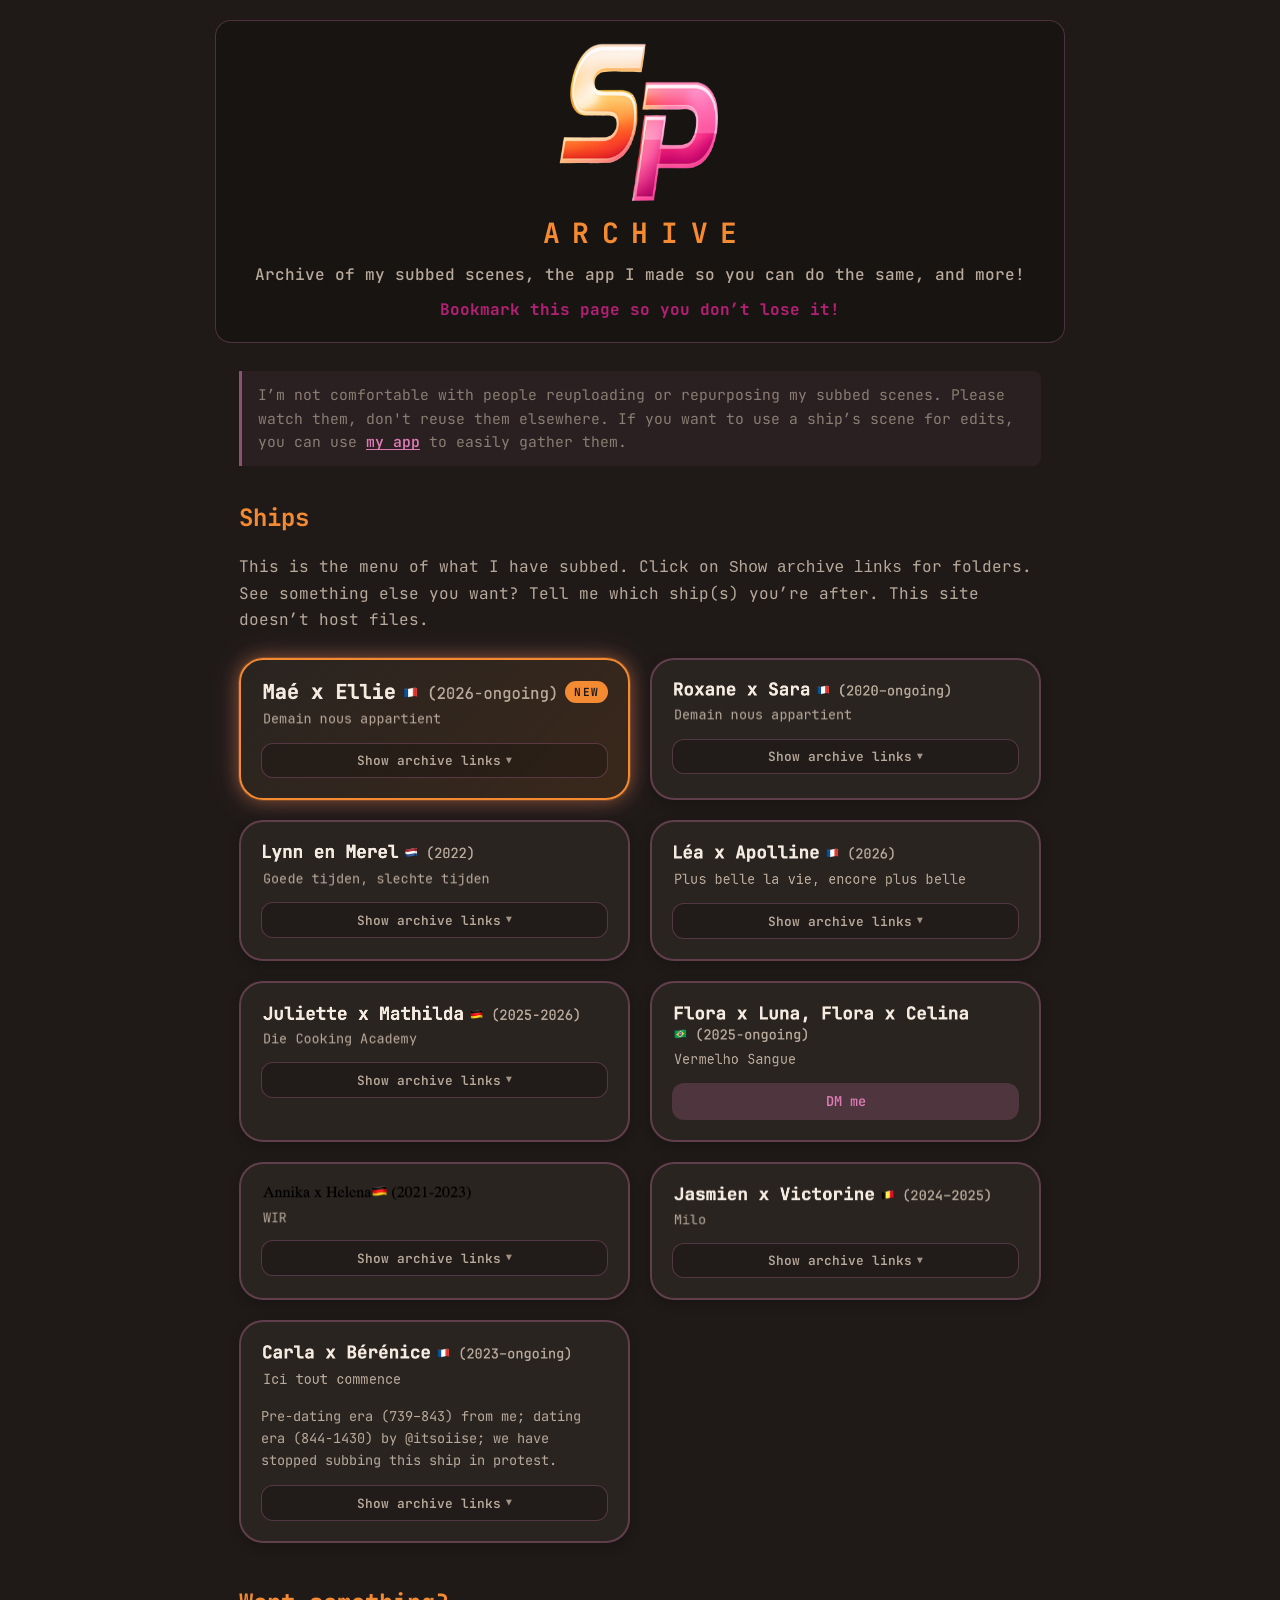
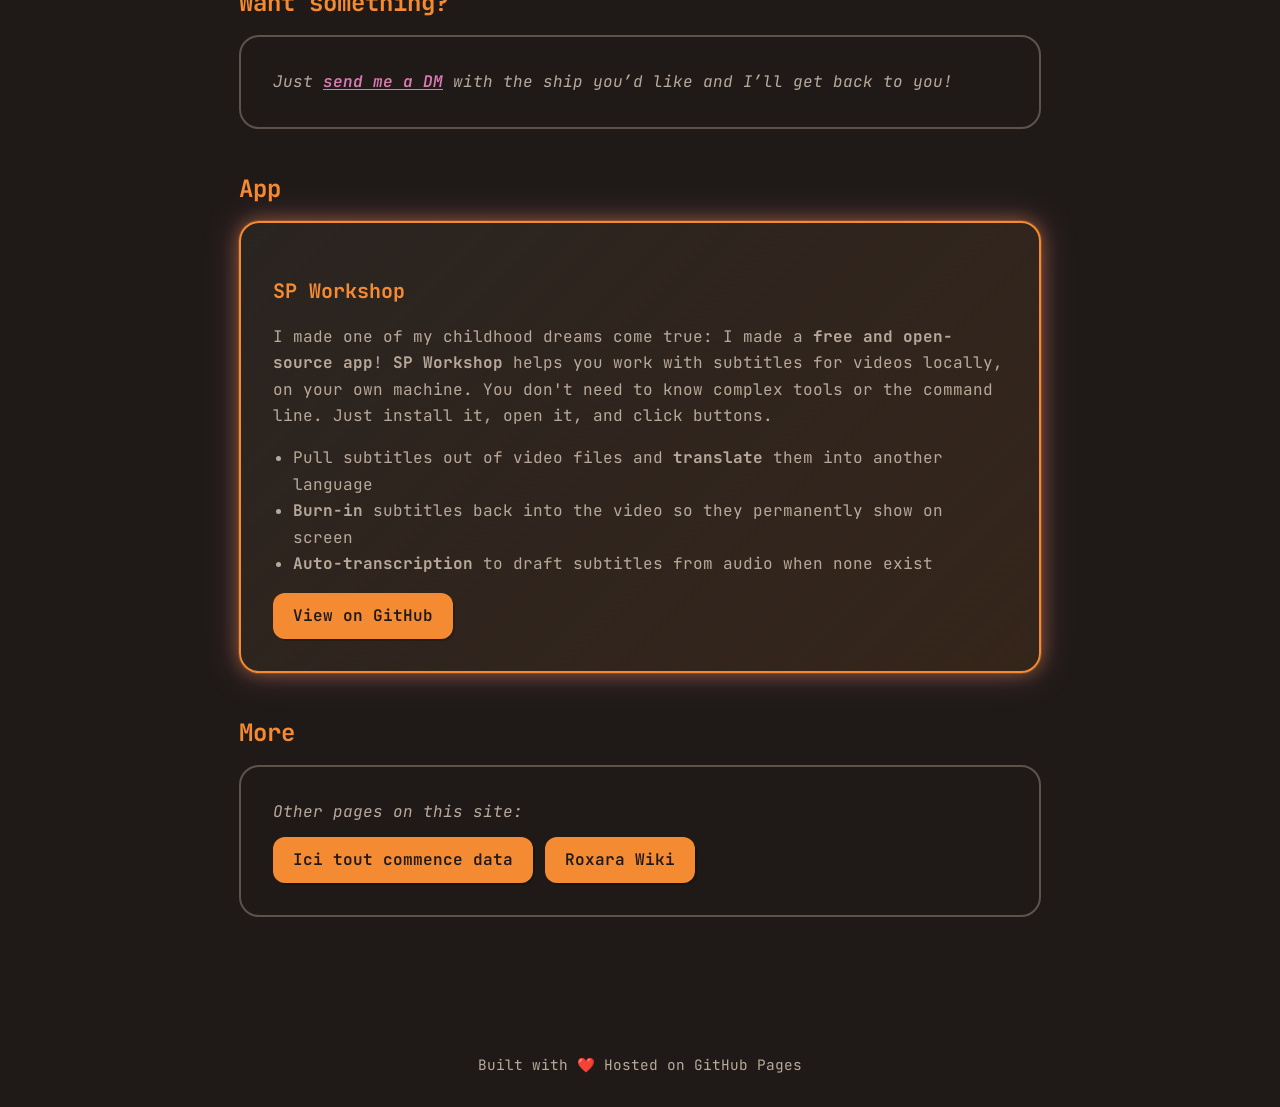
==== index.html @ f4cc4422 "Latest site updates" ====
<!DOCTYPE html>
<!-- Publish: git add styles.css index.html && git commit -m "Latest site updates" && git push origin main -->
<html lang="en">
<head>
  <!-- head -->
  <meta charset="UTF-8">
  <meta name="viewport" content="width=device-width, initial-scale=1.0">
  <meta name="robots" content="noimageindex">
  <title>SP Landing</title>
  <link rel="icon" href="/images/logo-v6_2.png?v=8" type="image/png" sizes="1024x1024">
  <link rel="apple-touch-icon" href="/images/logo-v6_2.png?v=9">

  <link rel="stylesheet" href="styles.css?v=65">
  <link rel="preconnect" href="https://fonts.googleapis.com">
  <link rel="preconnect" href="https://fonts.gstatic.com" crossorigin>
  <link href="https://fonts.googleapis.com/css2?family=JetBrains+Mono:wght@400;500;600;700&display=swap" rel="stylesheet">
</head>
<body>
  <!-- logo -->
  <header>
    <div class="hero-inner">
      <h1 class="site-banner">
        <div class="logo-wrap">
          <img src="/images/logo-v6_2.png?v=9" alt="SP - slappepolsen's archive" class="site-logo-img" width="1024" height="1024" decoding="async">
        </div>
        <span class="archive-title">ARCHIVE</span>
      </h1>
      <p class="tagline">Archive of my subbed scenes, the app I made so you can do the same, and more!</p>
      <p class="bookmark-hint">Bookmark this page so you don’t lose it!</p>
    </div>
  </header>

  <!-- main -->
  <main>
    <blockquote class="page-note">
      <p>I’m not comfortable with people reuploading or repurposing my subbed scenes. Please watch them, don't reuse them elsewhere. If you want to use a ship’s scene for edits, you can use <a href="#app">my app</a> to easily gather them.</p>
    </blockquote>
    <!-- ships -->
    <section id="ships" class="section">
      <h2>Ships</h2>
      <p class="section-intro">This is the menu of what I have subbed. Click on <code>Show archive links</code> for folders. See something else you want? Tell me which ship(s) you’re after. This site doesn’t host files.</p>
      <div class="ship-grid">
        <article class="ship-card ship-card--new">
          <div class="ship-content">
            <h3>
              <img class="ship-name" src="/images/ships/me.png" alt="" width="259" height="21" decoding="async">
              <span class="ship-new-badge">New</span>
            </h3>
            <img class="ship-show" src="/images/shows/rs.png" alt="" width="182" height="24" decoding="async">
            <details class="ship-archive">
              <summary class="ship-archive-summary">Show archive links</summary>
              <div class="ship-archive-stack" role="group" aria-label="Subbed clips archive">
                <a href="https://drive.google.com/drive/folders/1G_V2Mktz5xzDF2T-FCbae_BmI6fszR1G?usp=sharing" class="ship-link ship-link--archive" target="_blank" rel="noopener noreferrer">Google Drive</a>
              </div>
            </details>
          </div>
        </article>

        <article class="ship-card">
          <div class="ship-content">
            <h3><img class="ship-name" src="/images/ships/rs.png" alt="" width="280" height="20" decoding="async"></h3>
            <img class="ship-show" src="/images/shows/rs.png" alt="" width="182" height="24" decoding="async">
            <details class="ship-archive">
              <summary class="ship-archive-summary">Show archive links</summary>
              <div class="ship-archive-stack" role="group" aria-label="Google Drive folders by episode range">
                <a href="https://drive.google.com/drive/u/5/folders/1diksIqbkgUzxgyTc0QwGzxMrto0zjou2" class="ship-link ship-link--archive" target="_blank" rel="noopener noreferrer">1</a>
                <a href="https://drive.google.com/drive/u/5/folders/1KJTfgGr6PJChS2Y0EFQhUF4gZ69anzTd" class="ship-link ship-link--archive" target="_blank" rel="noopener noreferrer">2</a>
                <a href="https://drive.google.com/drive/u/5/folders/1EneAk29c0duD5KR3u5atwDvj4R58VdaF" class="ship-link ship-link--archive" target="_blank" rel="noopener noreferrer">3</a>
                <a href="https://drive.google.com/drive/u/5/folders/1H8QeHTMH8fcSukjvWxzI3VFJ0Y5z62Vg" class="ship-link ship-link--archive" target="_blank" rel="noopener noreferrer">4</a>
                <a href="https://drive.google.com/drive/u/5/folders/1pUuwDYg0fLdz8GgdOcMj-SrX4BvqmKPq" class="ship-link ship-link--archive" target="_blank" rel="noopener noreferrer">5</a>
              </div>
            </details>
          </div>
        </article>

        <article class="ship-card">
          <div class="ship-content">
            <h3><img class="ship-name" src="/images/ships/lm.png" alt="" width="214" height="21" decoding="async"></h3>
            <img class="ship-show" src="/images/shows/lm.png?v=2" alt="" width="231" height="24" decoding="async">
            <details class="ship-archive">
              <summary class="ship-archive-summary">Show archive links</summary>
              <div class="ship-archive-stack" role="group" aria-label="Subbed clips archive">
                <a href="https://drive.google.com/drive/folders/1RRWy4MaoSENPTz7QhD-xjDiULBvlFqBI?usp=sharing" class="ship-link ship-link--archive" target="_blank" rel="noopener noreferrer">Google Drive</a>
              </div>
            </details>
          </div>
        </article>

        <article class="ship-card">
          <div class="ship-content">
            <h3><img class="ship-name" src="/images/ships/la.png" alt="" width="224" height="22" decoding="async"></h3>
            <img class="ship-show" src="/images/shows/la.png?v=2" alt="" width="296" height="24" decoding="async">
            <details class="ship-archive">
              <summary class="ship-archive-summary">Show archive links</summary>
              <div class="ship-archive-stack" role="group" aria-label="Subbed clips archive">
                <a href="https://drive.google.com/drive/folders/1MuvexrOhOiXcAwssu8mx_FdeSqBE9ZDk?usp=drive_link" class="ship-link ship-link--archive" target="_blank" rel="noopener noreferrer">Google Drive</a>
              </div>
            </details>
          </div>
        </article>

        <article class="ship-card">
          <div class="ship-content">
            <h3><img class="ship-name" src="/images/ships/jm.png" alt="" width="320" height="20" decoding="async"></h3>
            <img class="ship-show" src="/images/shows/jm.png" alt="" width="158" height="24" decoding="async">
            <details class="ship-archive">
              <summary class="ship-archive-summary">Show archive links</summary>
              <div class="ship-archive-stack" role="group" aria-label="Subbed clips archive">
                <a href="https://drive.google.com/drive/folders/1BVjwZ5kk0U0KdSgSIFUlBOPeFzB6vy5g?usp=drive_link" class="ship-link ship-link--archive" target="_blank" rel="noopener noreferrer">Google Drive</a>
              </div>
            </details>
          </div>
        </article>

        <article class="ship-card">
          <div class="ship-content">
            <h3><img class="ship-name" src="/images/ships/fl.png" alt="" width="298" height="41" decoding="async"></h3>
            <img class="ship-show" src="/images/shows/fl.png" alt="" width="126" height="24" decoding="async">
            <a href="https://x.com/messages/compose?recipient_id=1687460884883365888" class="ship-link" target="_blank" rel="noopener noreferrer">DM me</a>
          </div>
        </article>

        <article class="ship-card">
          <div class="ship-content">
            <h3><img class="ship-name" src="/images/ships/ah.png" alt="" width="212" height="18" decoding="async"></h3>
            <img class="ship-show" src="/images/shows/ah.png" alt="" width="28" height="24" decoding="async">
            <details class="ship-archive">
              <summary class="ship-archive-summary">Show archive links</summary>
              <div class="ship-archive-stack" role="group" aria-label="Subbed clips archive">
                <a href="https://drive.google.com/drive/folders/1qWfG_SepPJStQTXX8Nxu5h0m6cuhs4k4?usp=sharing" class="ship-link ship-link--archive" target="_blank" rel="noopener noreferrer">Google Drive</a>
              </div>
            </details>
          </div>
        </article>

        <article class="ship-card">
          <div class="ship-content">
            <h3><img class="ship-name" src="/images/ships/jv.png" alt="" width="320" height="20" decoding="async"></h3>
            <img class="ship-show" src="/images/shows/jv.png" alt="" width="36" height="24" decoding="async">
            <details class="ship-archive">
              <summary class="ship-archive-summary">Show archive links</summary>
              <div class="ship-archive-stack" role="group" aria-label="Subbed clips archive">
                <a href="https://drive.google.com/drive/folders/1nrF7_iJtTFs4cxCz68pfp3gTjmLeyBkq" class="ship-link ship-link--archive" target="_blank" rel="noopener noreferrer">Google Drive</a>
              </div>
            </details>
          </div>
        </article>

        <article class="ship-card">
          <div class="ship-content">
            <h3><img class="ship-name" src="/images/ships/cb.png" alt="" width="311" height="21" decoding="async"></h3>
            <img class="ship-show" src="/images/shows/cb.png" alt="" width="142" height="24" decoding="async">
            <p class="ship-meta">Pre-dating era (739–843) from me; dating era (844-1430) by @itsoiise; we have stopped subbing this ship in protest.</p>
            <details class="ship-archive">
              <summary class="ship-archive-summary">Show archive links</summary>
              <div class="ship-archive-stack" role="group" aria-label="MEGA and fan updates">
                <a href="https://mega.nz/folder/c7dG3ZqA#QUT_Y7oYmTsNNB8izIj5YQ" class="ship-link ship-link--archive" target="_blank" rel="noopener noreferrer">MEGA pre-dating era (739–843)</a>
                <a href="https://x.com/itsoiise" class="ship-link ship-link--social" target="_blank" rel="noopener noreferrer">@itsoiise dating era (844+)</a>
              </div>
            </details>
          </div>
        </article>

      </div>
    </section>

    <!-- dm -->
    <section id="dm" class="section highlight-section">
      <h2>Want something?</h2>
      <div class="more-box">
        <p>Just <a href="https://x.com/messages/compose?recipient_id=1687460884883365888" target="_blank" rel="noopener noreferrer">send me a DM</a> with the ship you’d like and I’ll get back to you!</p>
      </div>
    </section>

    <!-- app block -->
    <section id="app" class="section highlight-section">
      <h2>App</h2>
      <div class="app-box">
        <div class="app-content">
          <h3>SP Workshop</h3>
          <p>I made one of my childhood dreams come true: I made a <strong>free and open-source app</strong>! <strong>SP Workshop</strong> helps you work with subtitles for videos locally, on your own machine. You don't need to know complex tools or the command line. Just install it, open it, and click buttons.</p>
          <ul>
            <li>Pull subtitles out of video files and <strong>translate</strong> them into another language</li>
            <li><strong>Burn-in</strong> subtitles back into the video so they permanently show on screen</li>
            <li><strong>Auto-transcription</strong> to draft subtitles from audio when none exist</li>
          </ul>
          <a href="https://github.com/slappepolsen/sp-workshop" class="app-link" target="_blank" rel="noopener noreferrer">
            View on GitHub
          </a>
        </div>
      </div>
    </section>

    <!-- more -->
    <section id="more" class="section">
      <h2>More</h2>
      <div class="more-box">
        <p>Other pages on this site:</p>
        <div class="more-links">
          <a href="/itc-credits" class="app-link">Ici tout commence data</a>
          <a href="/roxara" class="app-link">Roxara Wiki</a>
        </div>
      </div>
    </section>
  </main>

  <!-- footer -->
  <footer>
    <p>Built with ❤️ Hosted on GitHub Pages</p>
  </footer>
</body>
</html>
---- styles.css ----
@import url('https://fonts.googleapis.com/css2?family=JetBrains+Mono:wght@400;500;600&display=swap');

/* palette */
:root {
  --red: #df4300; --red-d: #be3900;
  --orange: #f48a32; --orange-d: #cf752b;
  --pink: #dc7bb3; --pink-d: #bb6998;
  --purple: #c46ea1; --dark-pink: #b42075; --dark-pink-d: #991b63;
  --bg: #1f1a18; --card: #2a2420; --text: #f5ebe0; --muted: #b8a99a; --muted2: #8a7e72;
  --heading-section: 1.5rem;
  --heading-hero: 1.75rem;
  --intro-text: 1rem;
  --page-max: 850px;
  --page-pad-inline: 1.5rem;
}

*, *::before, *::after { box-sizing: border-box; }
body { margin: 0; font-family: 'JetBrains Mono', monospace; background: var(--bg); color: var(--text); line-height: 1.65; min-height: 100vh; }

/* logo */
.site-banner {
  margin: 0;
  font-size: 100%;
  font-weight: inherit;
  display: flex;
  flex-direction: column;
  align-items: center;
  gap: 0.25rem;
  line-height: 1.1;
}
.logo-wrap {
  max-width: min(168px, 38vw);
  flex-shrink: 0;
  line-height: 0;
}
.site-logo-img {
  display: block;
  width: 100%;
  height: auto;
}
.archive-title {
  font-family: 'JetBrains Mono', monospace;
  font-size: var(--heading-hero);
  font-weight: 700;
  letter-spacing: 0.45em;
  text-indent: 0.45em;
  line-height: 1.25;
  text-transform: uppercase;
  color: var(--orange);
}
.tagline { 
  font-family: 'JetBrains Mono', monospace; 
  font-weight: 500; 
  color: var(--muted); 
  margin: 0.75rem 0 0; 
  font-size: var(--intro-text);
  line-height: 1.65;
}
.bookmark-hint {
  font-family: 'JetBrains Mono', monospace;
  font-weight: 700;
  color: var(--dark-pink);
  margin: 0.65rem 0 0;
  font-size: 1rem;
  line-height: 1.5;
}
.page-note {
  margin: 0 0 2rem;
  padding: 0.75rem 1rem;
  border-left: 3px solid rgba(220, 123, 179, 0.55);
  background: rgba(220, 123, 179, 0.06);
  border-radius: 0 8px 8px 0;
  color: var(--muted2);
}
.page-note p {
  margin: 0;
  font-size: 0.92rem;
  line-height: 1.6;
}
.page-note a {
  color: var(--pink);
  font-weight: 600;
  text-decoration: underline;
  text-underline-offset: 0.15em;
}
.page-note a:hover {
  color: var(--orange);
}

/* page shell */
header { padding: 1.25rem var(--page-pad-inline) 0.5rem; }
.hero-inner {
  max-width: var(--page-max);
  margin-left: auto;
  margin-right: auto;
  padding: 1.35rem 1.35rem 1.25rem;
  background: rgba(0, 0, 0, 0.22);
  border: 1px solid rgba(220, 123, 179, 0.28);
  border-radius: 16px;
  text-align: center;
}
main { max-width: var(--page-max); margin: 0 auto; padding: 1.25rem var(--page-pad-inline) 4rem; }
h2 { font-family: 'JetBrains Mono', monospace; font-size: var(--heading-section); color: var(--orange); margin-bottom: 0.75rem; }
.section-intro { font-size: var(--intro-text); color: var(--muted); margin-bottom: 1.5rem; line-height: 1.65; }
.section-intro a,
.more-box a:not(.app-link) {
  color: var(--pink);
  font-weight: 600;
  text-decoration: underline;
  text-underline-offset: 0.15em;
}
.section-intro a:hover,
.more-box a:not(.app-link):hover {
  color: var(--orange);
}
.section { margin-bottom: 2.5rem; }

/* pairing cards */
.ship-grid { display: grid; grid-template-columns: repeat(auto-fill, minmax(260px, 1fr)); gap: 1.25rem; }
.ship-card {
  background: var(--card);
  border-radius: 24px;
  overflow: hidden;
  border: 2px solid rgba(220,123,179,0.3);
  box-shadow: 0 4px 12px rgba(0,0,0,0.2);
  transition: transform 0.2s, box-shadow 0.2s;
}

.ship-card:hover { transform: translateY(-4px); box-shadow: 0 8px 24px rgba(220,123,179,0.2); border-color: var(--pink); }
.ship-card--new {
  background: linear-gradient(135deg, var(--card) 0%, rgba(244,138,50,0.12) 100%);
  border-color: var(--orange);
  box-shadow: 0 0 0 1px rgba(244,138,50,0.22), 0 0 18px rgba(244,138,50,0.4), 0 0 32px rgba(220,123,179,0.22);
}
.ship-card--new:hover {
  border-color: var(--orange);
  box-shadow: 0 0 0 1px rgba(244,138,50,0.3), 0 8px 24px rgba(244,138,50,0.35);
}
.ship-new-badge {
  display: inline-block;
  flex-shrink: 0;
  padding: 0.12rem 0.55rem;
  font-size: 0.7rem;
  font-weight: 700;
  letter-spacing: 0.12em;
  text-transform: uppercase;
  color: var(--bg);
  background: var(--orange);
  border-radius: 999px;
}
.ship-content { padding: 1.25rem; }
.ship-content h3 { margin: 0 0 0.25rem; }
.ship-card--new h3 {
  display: flex;
  align-items: center;
  flex-wrap: nowrap;
  gap: 0.45rem;
}
.ship-name,
.ship-show {
  display: block;
  max-width: 100%;
  height: auto;
}
.ship-card--new .ship-name {
  flex: 1 1 auto;
  min-width: 0;
  width: auto;
}
.ship-show {
  margin: 0 0 0.7rem;
}
.ship-content > .ship-link { margin-top: 0.65rem; }
.ship-meta { color: var(--muted); font-size: 0.85rem; }
.ship-link {
  display: flex;
  justify-content: center;
  align-items: center;
  text-align: center;
  width: 100%;
  min-width: 0;
  box-sizing: border-box;
  padding: 0.45rem 1rem;
  background: rgba(220,123,179,0.2);
  color: var(--pink);
  text-decoration: none;
  border-radius: 12px;
  font-size: 0.85rem;
  font-weight: 600;
  transition: all 0.2s;
}
.ship-link:hover { background: var(--pink-d); color: var(--bg); }
.ship-link--social {
  background: rgba(184, 169, 154, 0.15);
  color: var(--muted);
  border: 1px solid rgba(184, 169, 154, 0.35);
}
.ship-link--social:hover {
  background: rgba(244, 138, 50, 0.25);
  color: var(--text);
}

/* fan archive */
.ship-archive {
  margin-top: 0.65rem;
  border: 0;
  padding: 0;
} 
.ship-archive-summary {
  list-style: none;
  cursor: pointer;
  display: flex;
  align-items: center;
  justify-content: center;
  width: 100%;
  box-sizing: border-box;
  padding: 0.4rem 0.75rem;
  font-family: 'JetBrains Mono', monospace;
  font-size: 0.8rem;
  font-weight: 600;
  color: var(--muted);
  background: rgba(0, 0, 0, 0.2);
  border: 1px solid rgba(220, 123, 179, 0.28);
  border-radius: 12px;
  transition: background 0.2s, border-color 0.2s, color 0.2s;
  user-select: none;
}
.ship-archive-summary::-webkit-details-marker { display: none; }
.ship-archive-summary::after {
  content: " ▼";
  font-size: 0.75em;
  opacity: 0.85;
  margin-left: 0.35rem;
}
.ship-archive[open] .ship-archive-summary::after { content: " ▲"; }
.ship-archive-summary:hover {
  background: rgba(220, 123, 179, 0.12);
  border-color: rgba(220, 123, 179, 0.45);
  color: var(--text);
}
.ship-archive-summary:focus-visible {
  outline: 2px solid var(--pink);
  outline-offset: 2px;
}
.ship-archive[open] .ship-archive-summary {
  border-radius: 12px 12px 0 0;
  margin-bottom: 0;
  border-bottom-color: transparent;
}
.ship-archive:not([open]) .ship-archive-summary { border-radius: 12px; }

.ship-archive-stack {
  display: flex;
  flex-direction: column;
  gap: 0.5rem;
  padding: 0.5rem 0.5rem 0.6rem;
  border-radius: 0 0 12px 12px;
  background: rgba(0, 0, 0, 0.18);
  border: 1px solid rgba(220, 123, 179, 0.22);
  border-top: 0;
}

/* app */
.highlight-section .app-box { background: linear-gradient(135deg, var(--card) 0%, rgba(244,138,50,0.1) 100%); border: 2px solid var(--orange); border-radius: 20px; padding: 2rem; box-shadow: 0 0 0 1px rgba(244,138,50,0.22), 0 0 18px rgba(244,138,50,0.45), 0 0 36px rgba(220,123,179,0.28); }
.app-content h3 { font-family: 'JetBrains Mono', monospace; font-size: 1.25rem; margin-bottom: 1rem; color: var(--orange); }
.app-content p, .app-content ul { color: var(--muted); margin-bottom: 1rem; }
.app-content ul { padding-left: 1.25rem; }
.app-link { display: inline-block; padding: 0.6rem 1.25rem; background: var(--orange); color: var(--bg); text-decoration: none; font-weight: 600; border-radius: 12px; transition: all 0.2s; box-shadow: 2px 2px 0 rgba(0,0,0,0.2); }
.app-link:hover { background: var(--orange-d); transform: translate(1px, 1px); box-shadow: 1px 1px 0 rgba(0,0,0,0.2); }

/* more */
.more-box { background: transparent; border: 2px solid rgba(184,169,154,0.4); border-radius: 20px; padding: 2rem; }
.more-box p { color: var(--muted); margin: 0; font-style: italic; }
.more-links { display: flex; flex-wrap: wrap; gap: 0.75rem; margin-top: 0.75rem; }

/* footer */
footer { text-align: center; padding: 2rem; }
footer p { margin: 0; font-size: 0.9rem; color: var(--muted); }

@media (max-width: 600px) { .ship-grid { grid-template-columns: 1fr; } }
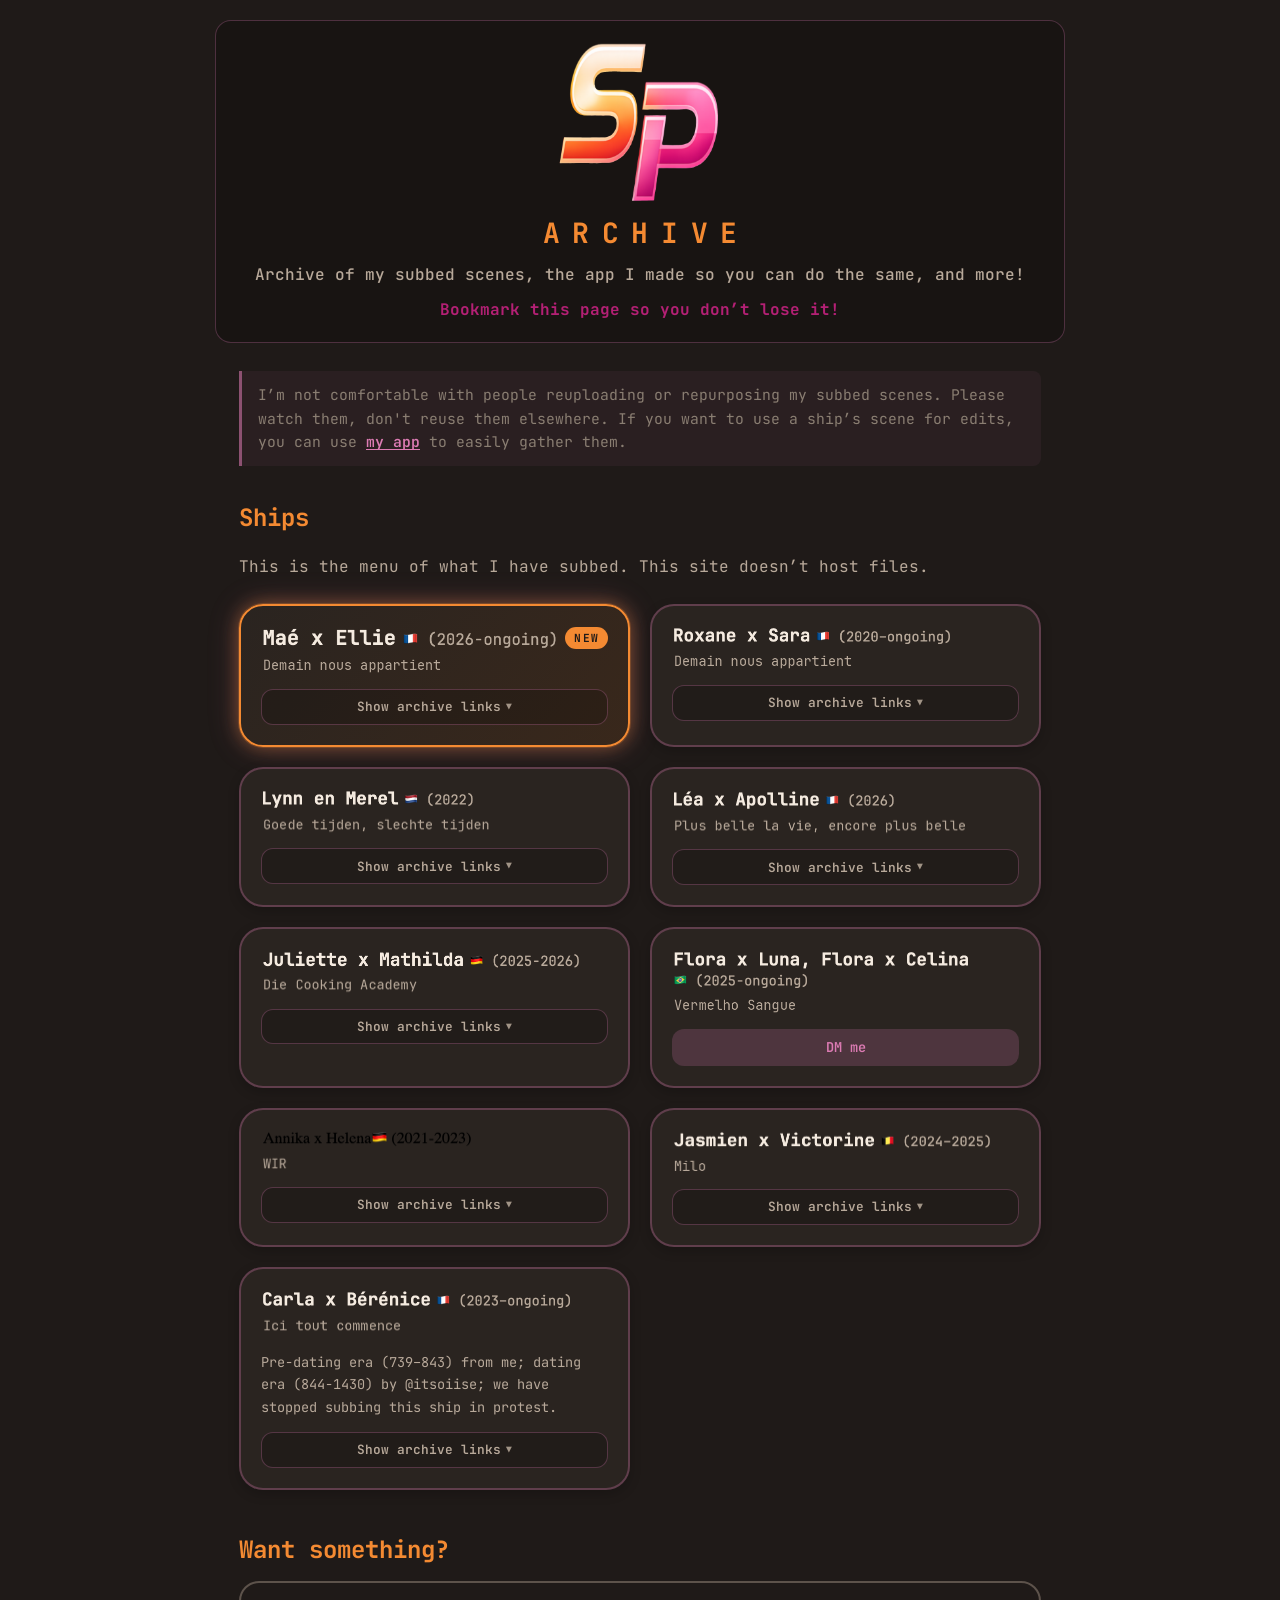
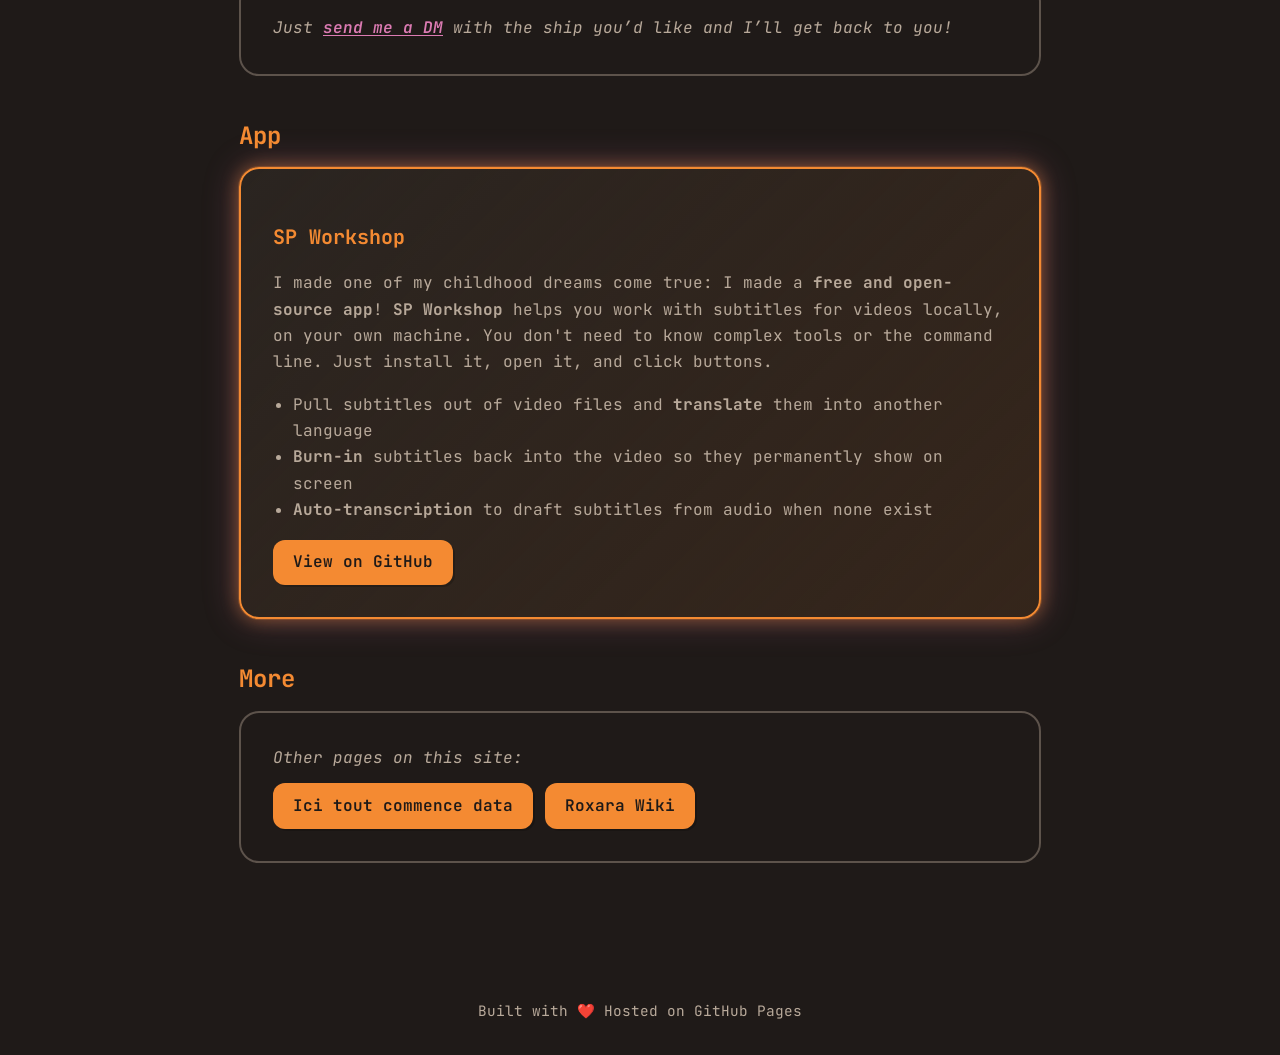
==== commit f4ff72ef: "Latest site updates" ====
--- a/index.html
+++ b/index.html
@@ -38,7 +38,7 @@
     <!-- ships -->
     <section id="ships" class="section">
       <h2>Ships</h2>
-      <p class="section-intro">This is the menu of what I have subbed. Click on <code>Show archive links</code> for folders. See something else you want? Tell me which ship(s) you’re after. This site doesn’t host files.</p>
+      <p class="section-intro">This is the menu of what I have subbed. This site doesn’t host files.</p>
       <div class="ship-grid">
         <article class="ship-card ship-card--new">
           <div class="ship-content">
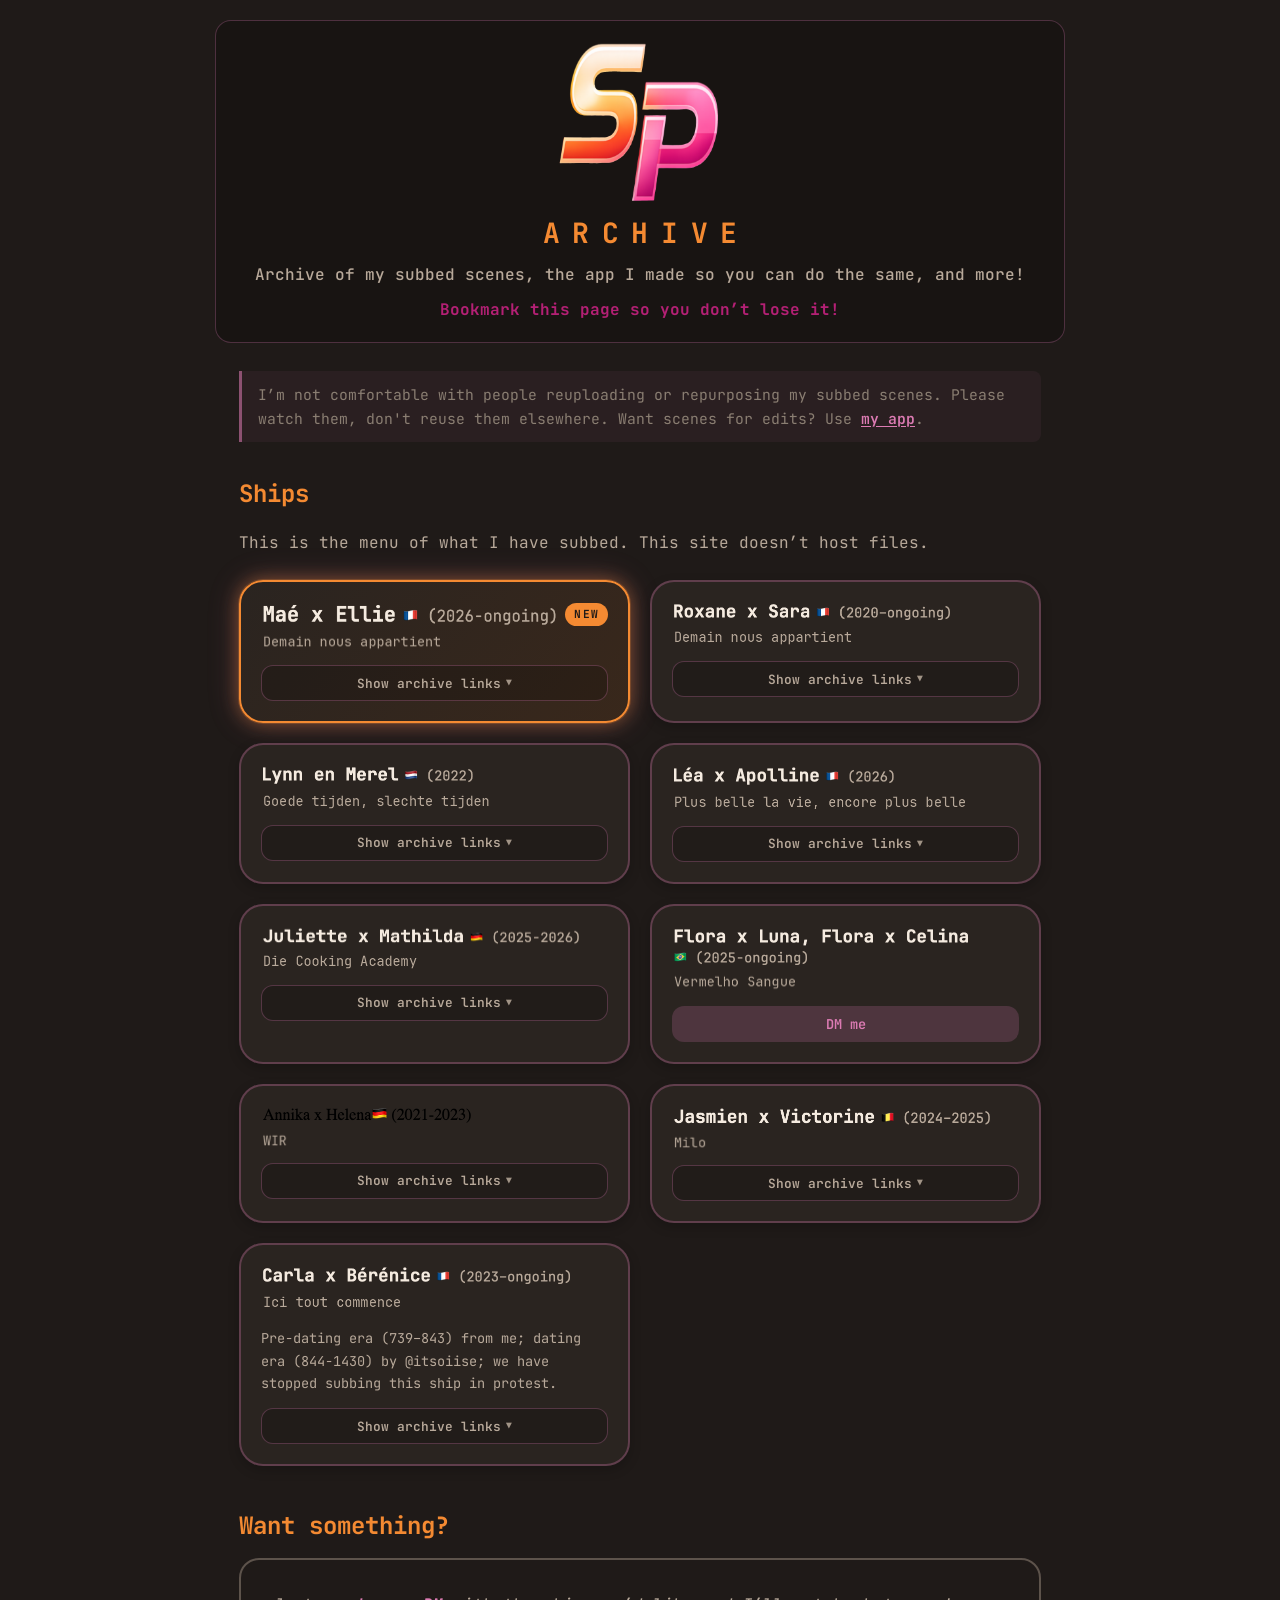
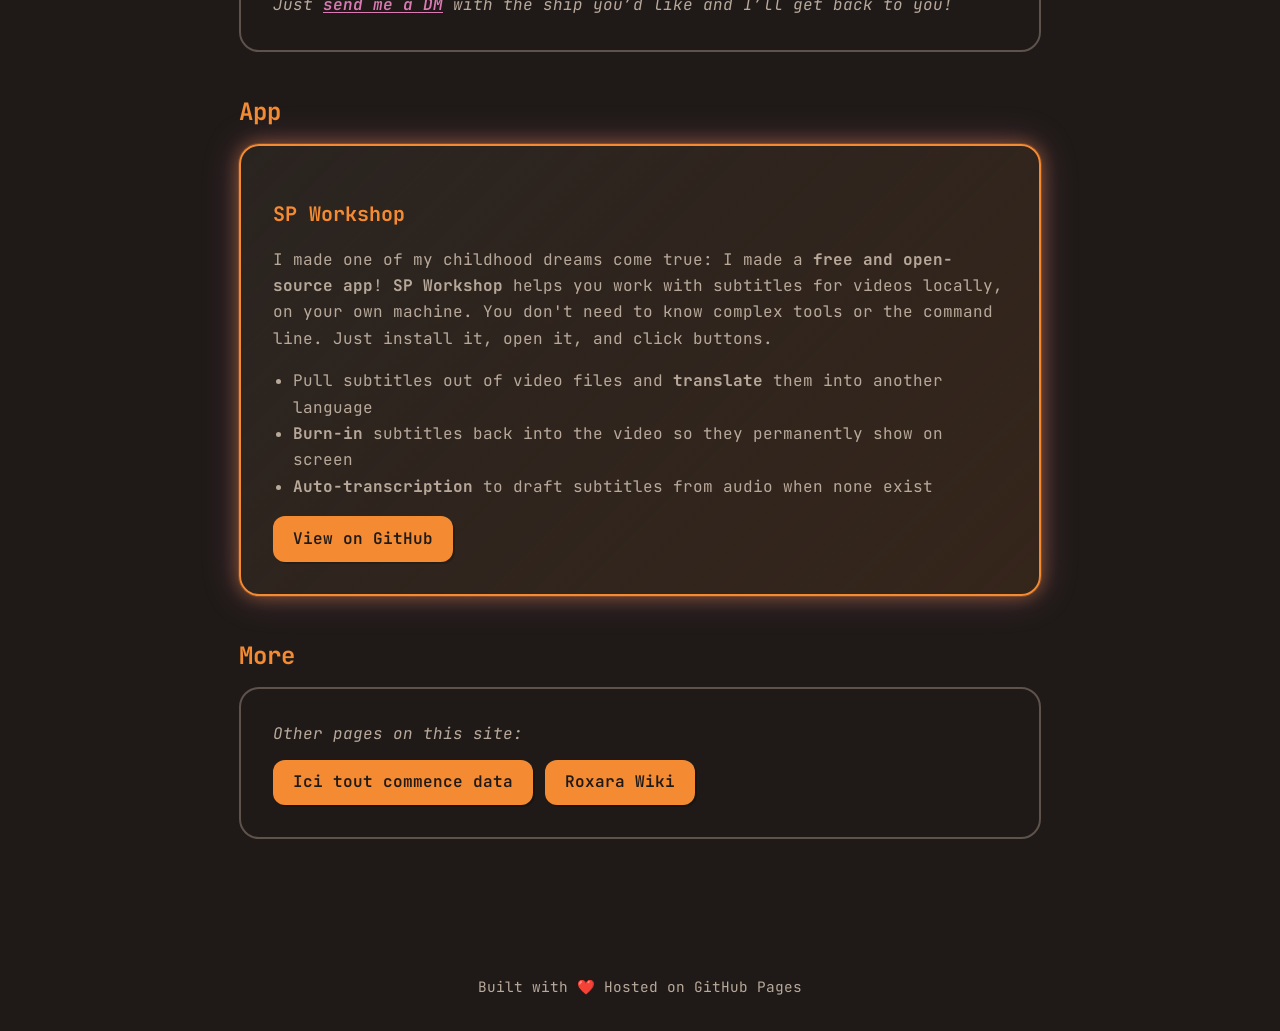
==== commit b9a42065: "Latest site updates" ====
--- a/index.html
+++ b/index.html
@@ -33,7 +33,7 @@
   <!-- main -->
   <main>
     <blockquote class="page-note">
-      <p>I’m not comfortable with people reuploading or repurposing my subbed scenes. Please watch them, don't reuse them elsewhere. If you want to use a ship’s scene for edits, you can use <a href="#app">my app</a> to easily gather them.</p>
+      <p>I’m not comfortable with people reuploading or repurposing my subbed scenes. Please watch them, don't reuse them elsewhere. Want scenes for edits? Use <a href="#app">my app</a>.</p>
     </blockquote>
     <!-- ships -->
     <section id="ships" class="section">
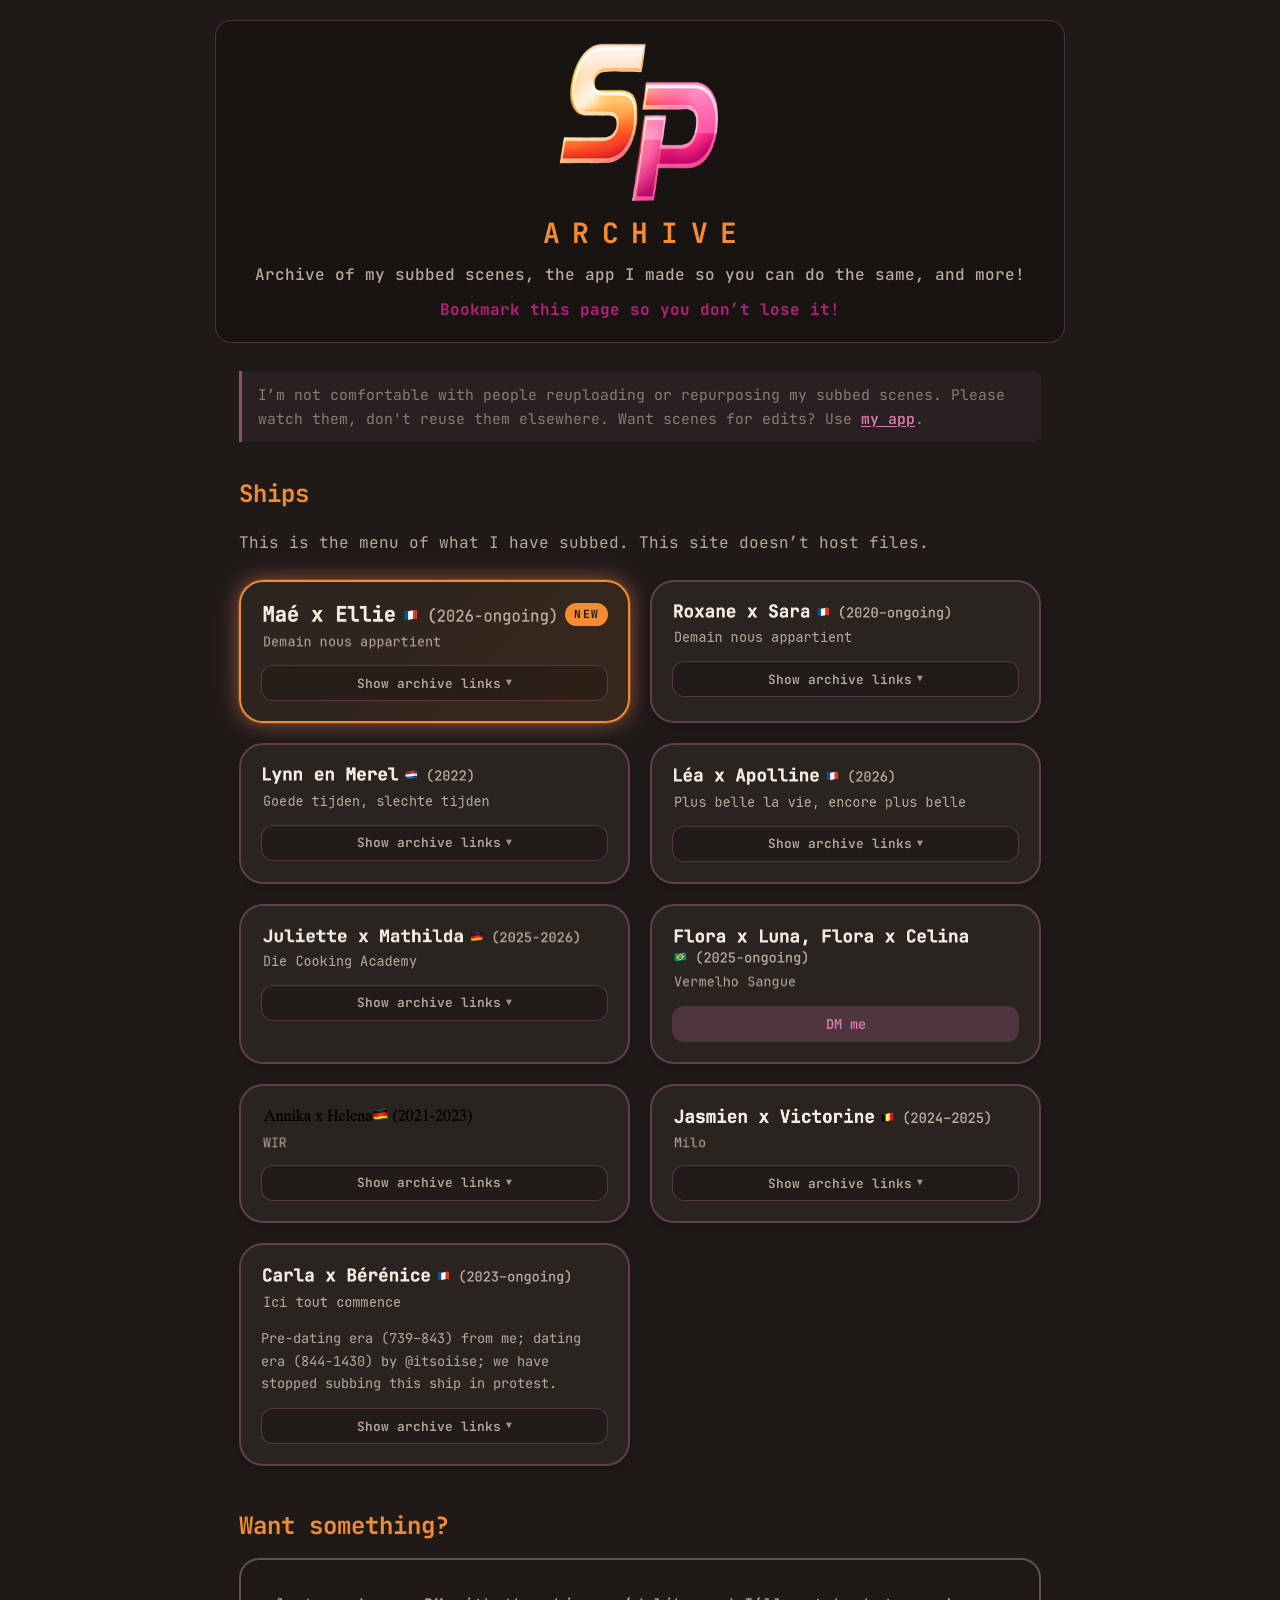
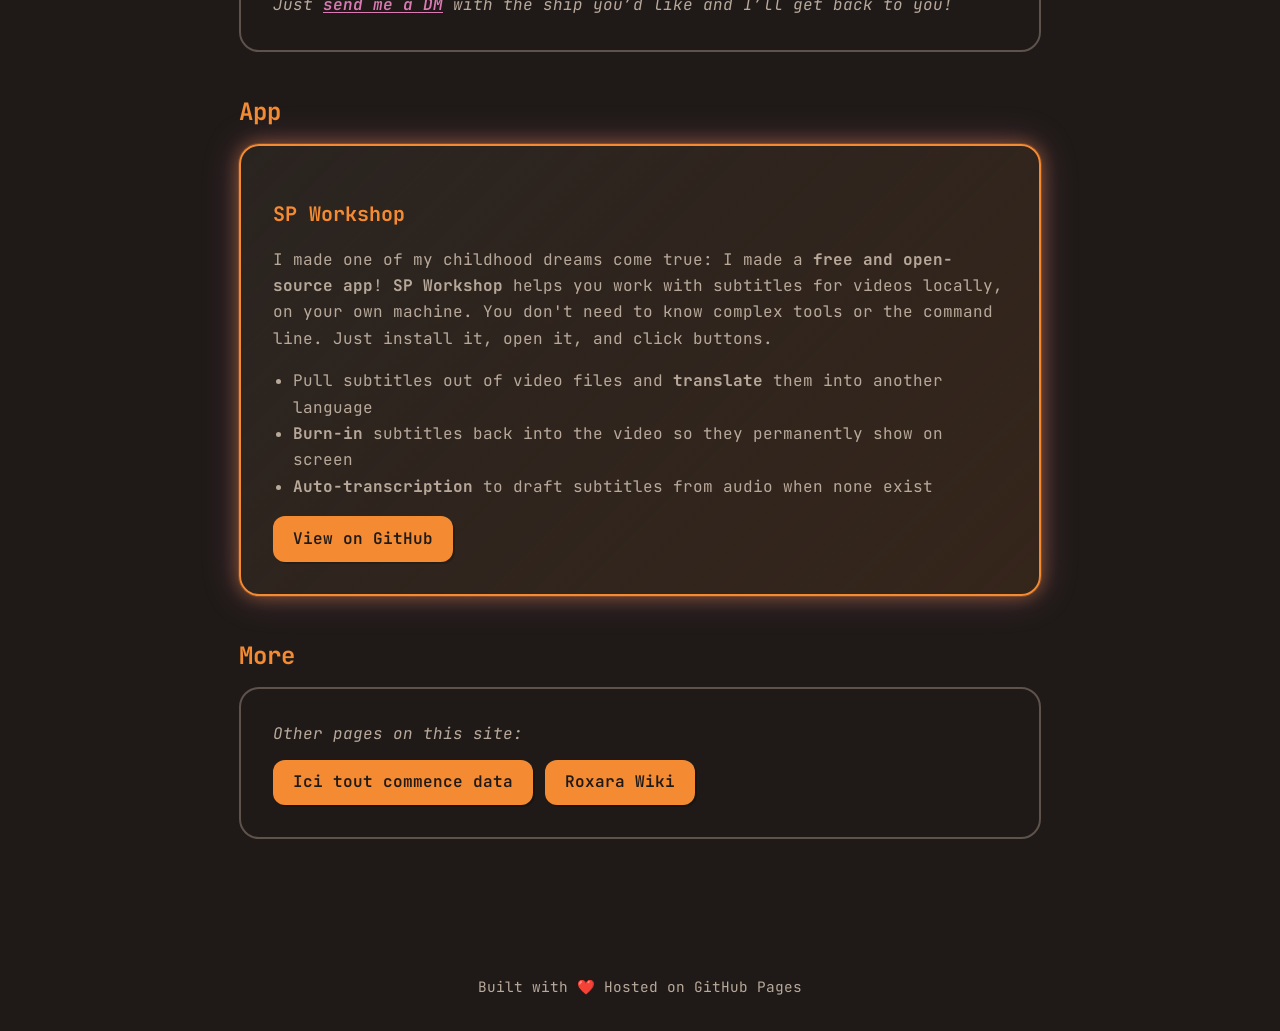
==== commit 708dcbc7: "Latest site updates" ====
--- a/index.html
+++ b/index.html
@@ -122,7 +122,7 @@
 
         <article class="ship-card">
           <div class="ship-content">
-            <h3><img class="ship-name" src="/images/ships/ah.png" alt="" width="212" height="18" decoding="async"></h3>
+            <h3><img class="ship-name" src="/images/ships/ah.png?v=2" alt="" width="214" height="20" decoding="async"></h3>
             <img class="ship-show" src="/images/shows/ah.png" alt="" width="28" height="24" decoding="async">
             <details class="ship-archive">
               <summary class="ship-archive-summary">Show archive links</summary>
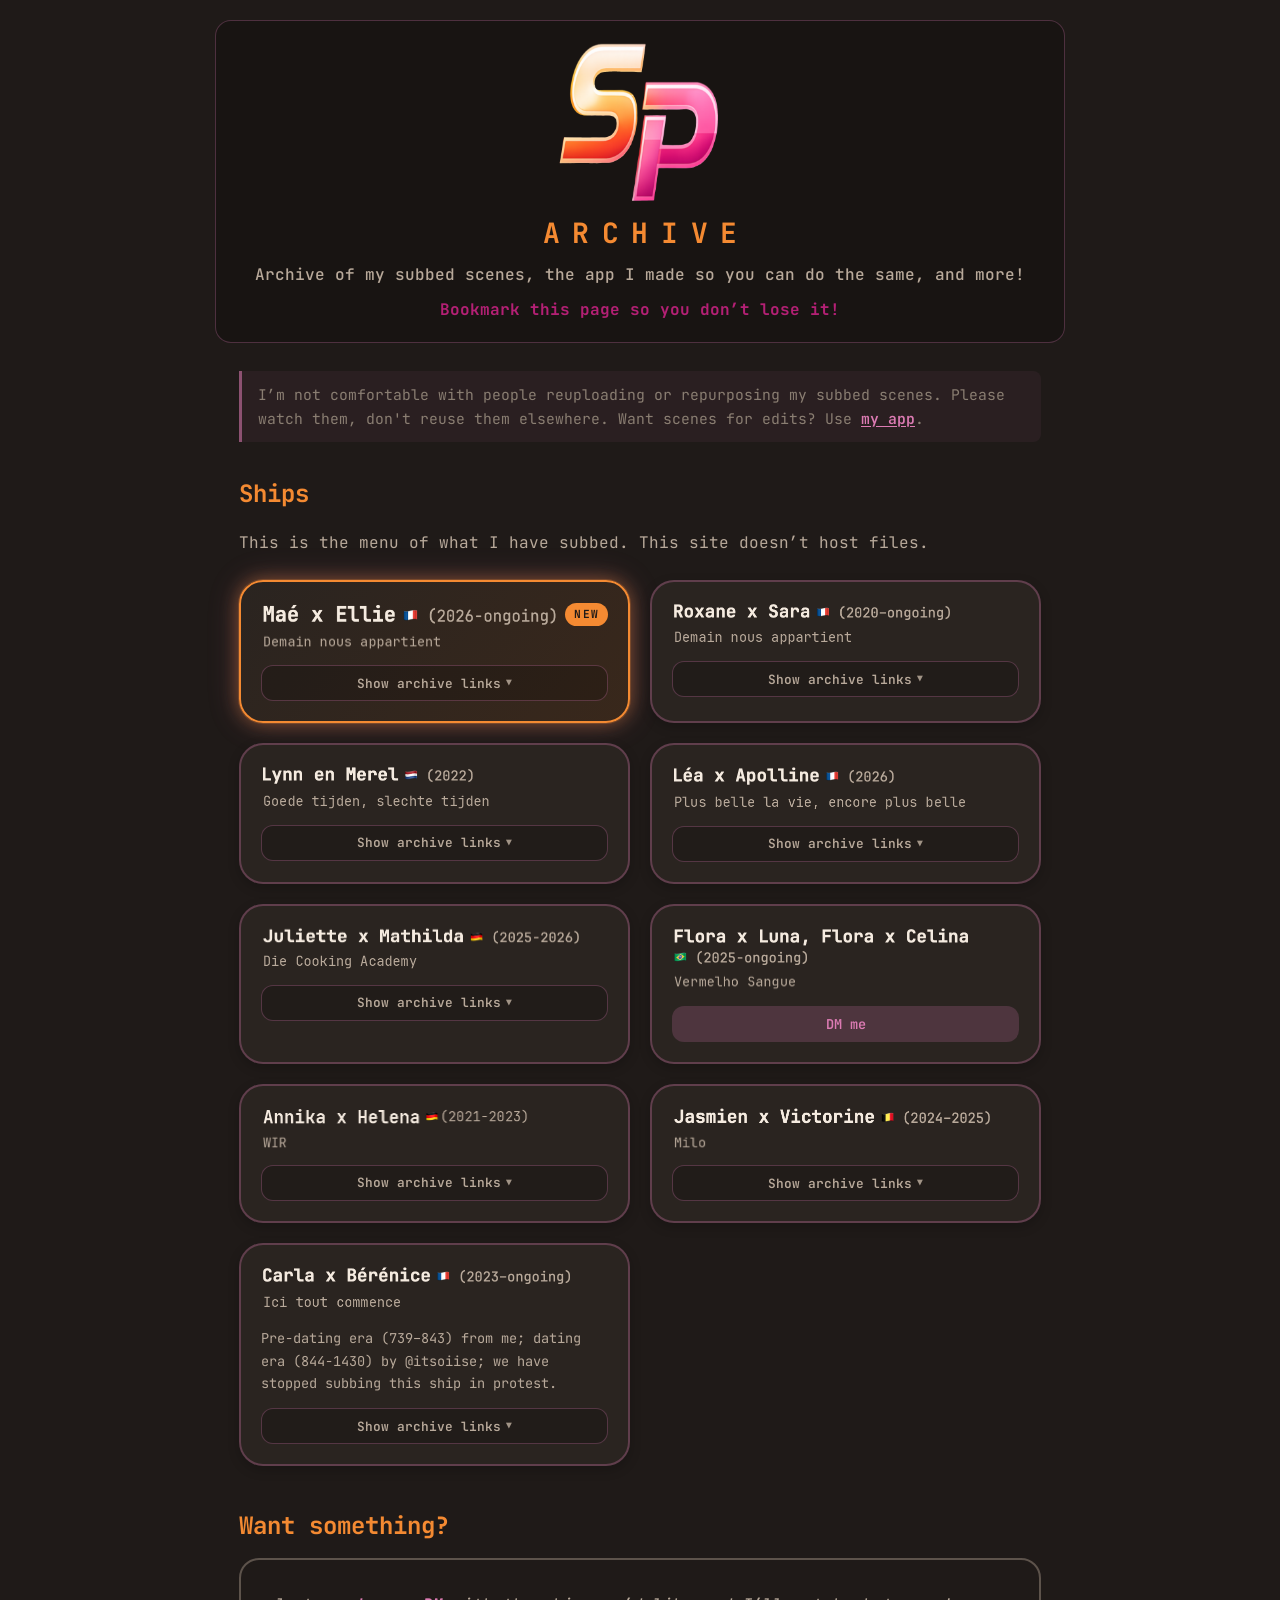
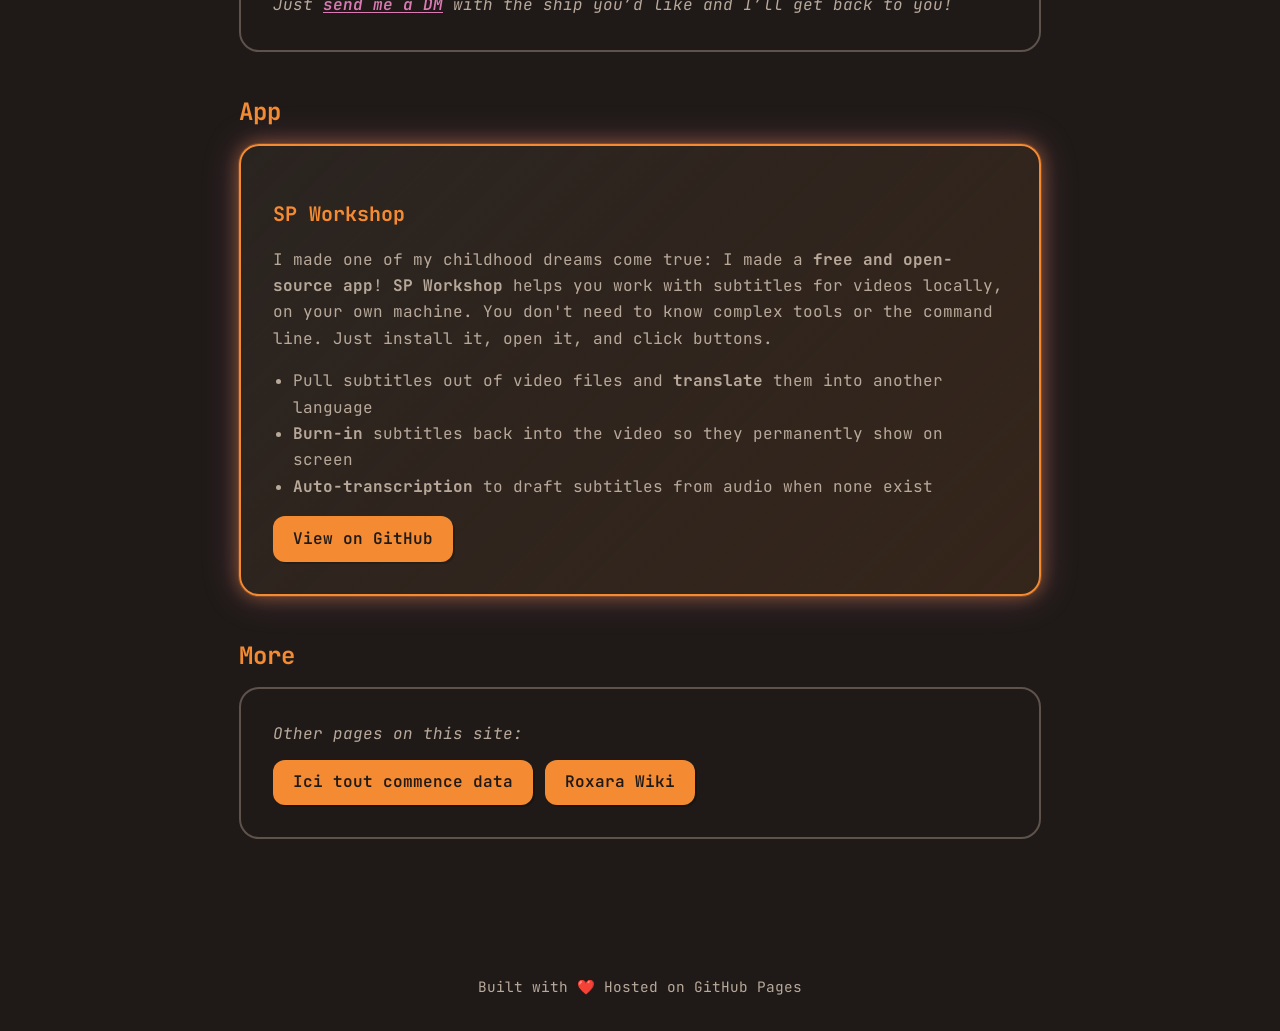
==== commit abd9128e: "Latest site updates" ====
--- a/index.html
+++ b/index.html
@@ -122,7 +122,7 @@
 
         <article class="ship-card">
           <div class="ship-content">
-            <h3><img class="ship-name" src="/images/ships/ah.png?v=2" alt="" width="214" height="20" decoding="async"></h3>
+            <h3><img class="ship-name" src="/images/ships/ah.png?v=3" alt="" width="270" height="20" decoding="async"></h3>
             <img class="ship-show" src="/images/shows/ah.png" alt="" width="28" height="24" decoding="async">
             <details class="ship-archive">
               <summary class="ship-archive-summary">Show archive links</summary>
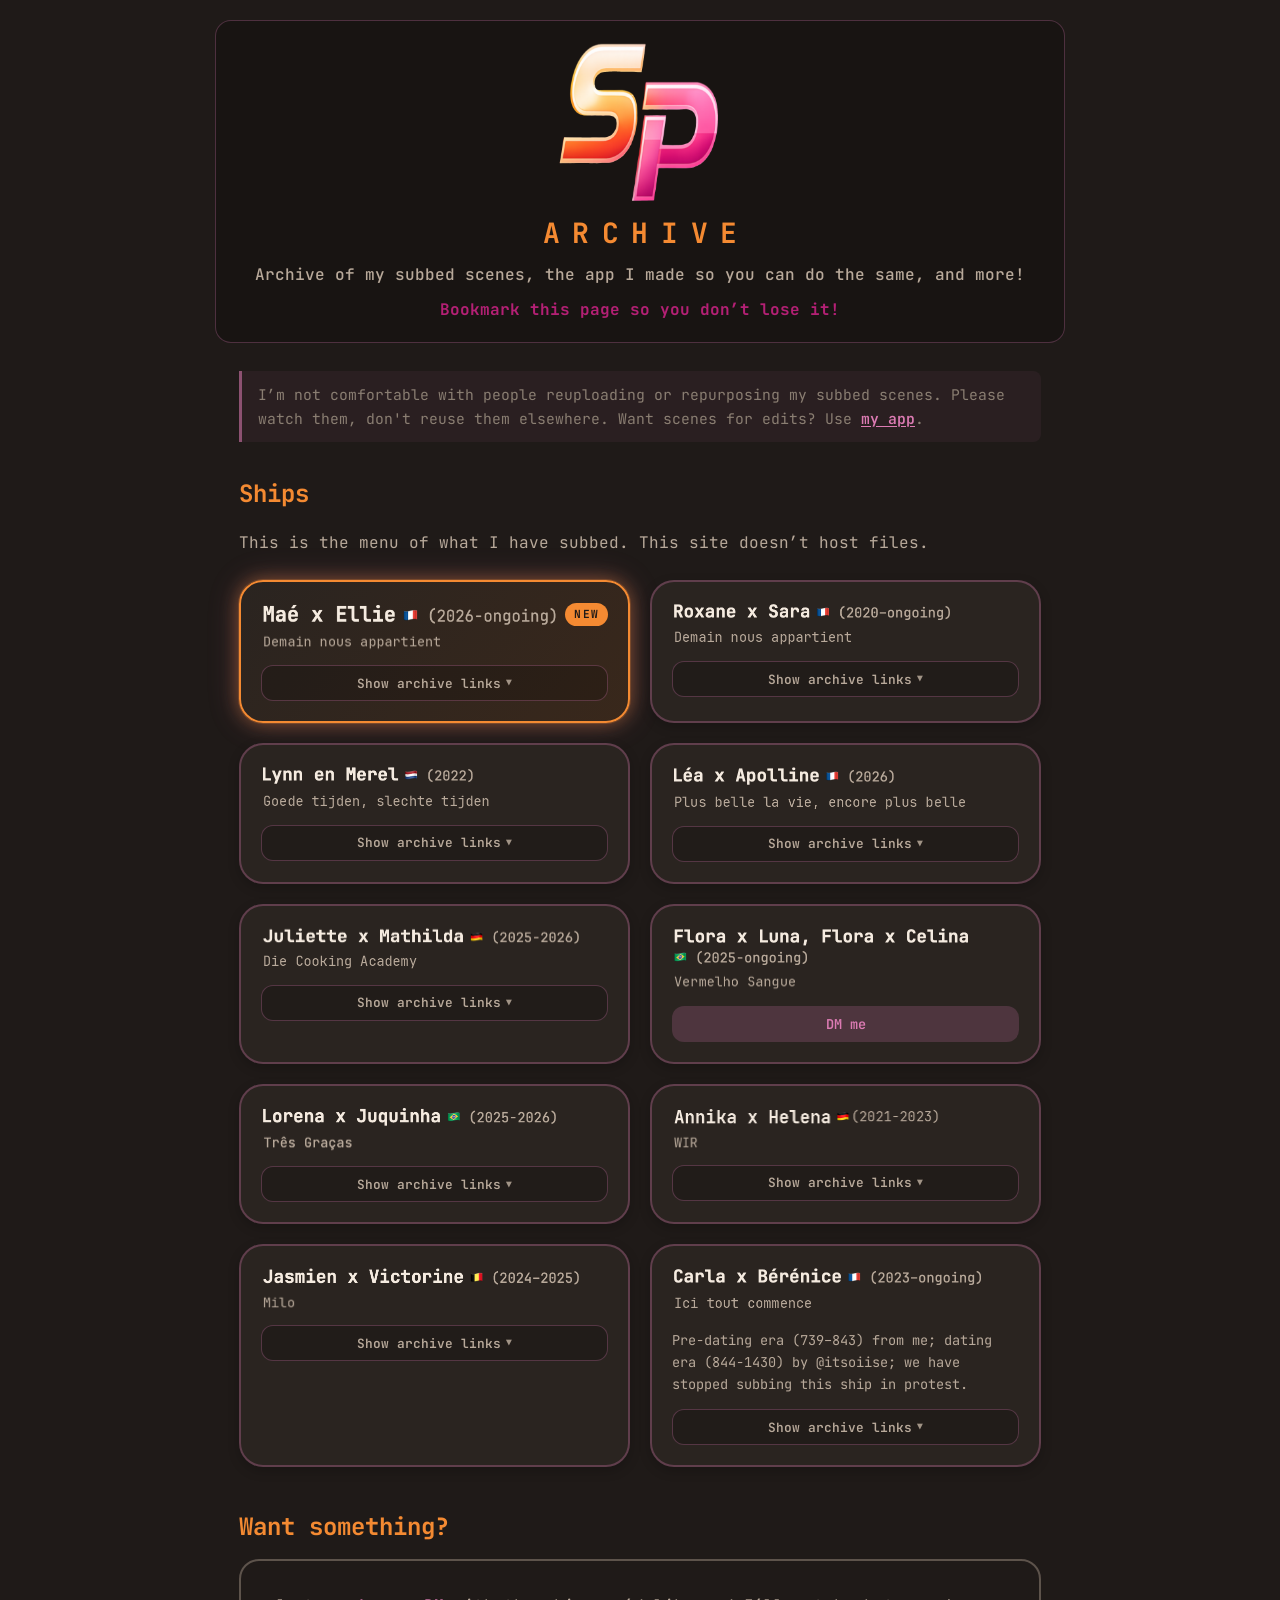
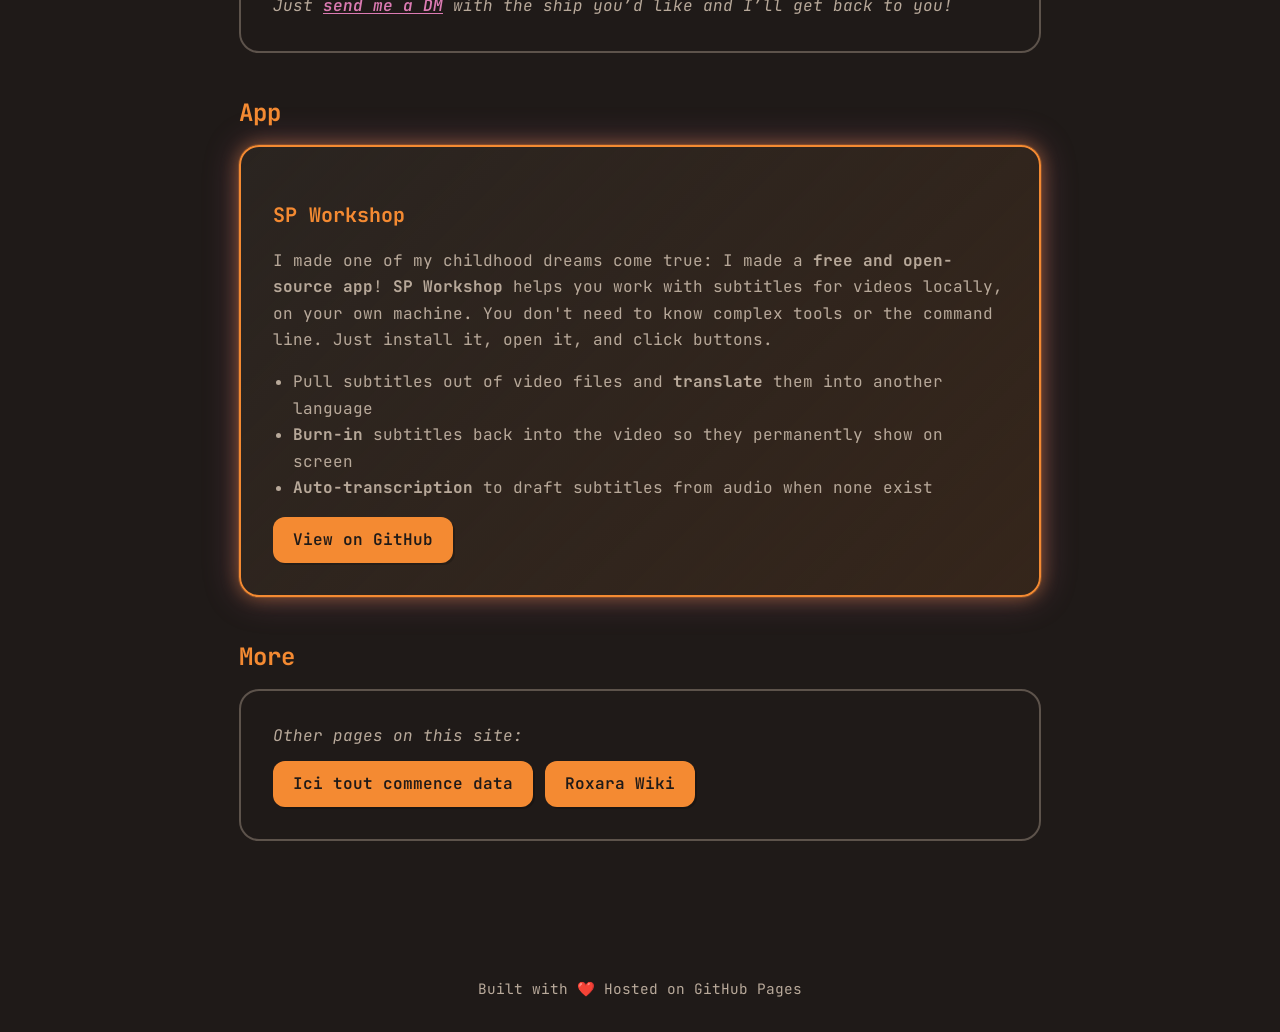
==== commit 28c1e2a9: "Latest site updates" ====
--- a/index.html
+++ b/index.html
@@ -50,7 +50,7 @@
             <details class="ship-archive">
               <summary class="ship-archive-summary">Show archive links</summary>
               <div class="ship-archive-stack" role="group" aria-label="Subbed clips archive">
-                <a href="https://drive.google.com/drive/folders/1G_V2Mktz5xzDF2T-FCbae_BmI6fszR1G?usp=sharing" class="ship-link ship-link--archive" target="_blank" rel="noopener noreferrer">Google Drive</a>
+                <a href="https://drive.google.com/drive/folders/1iQRsmG6mcmPzmFEVxaIiA6pqY-mNQBLS" class="ship-link ship-link--archive" target="_blank" rel="noopener noreferrer">Google Drive</a>
               </div>
             </details>
           </div>
@@ -117,6 +117,21 @@
             <h3><img class="ship-name" src="/images/ships/fl.png" alt="" width="298" height="41" decoding="async"></h3>
             <img class="ship-show" src="/images/shows/fl.png" alt="" width="126" height="24" decoding="async">
             <a href="https://x.com/messages/compose?recipient_id=1687460884883365888" class="ship-link" target="_blank" rel="noopener noreferrer">DM me</a>
+          </div>
+        </article>
+
+        <article class="ship-card">
+          <div class="ship-content">
+            <h3><img class="ship-name" src="/images/ships/lj.png" alt="" width="297" height="21" decoding="async"></h3>
+            <img class="ship-show" src="/images/shows/tg.png" alt="" width="93" height="24" decoding="async">
+            <details class="ship-archive">
+              <summary class="ship-archive-summary">Show archive links</summary>
+              <div class="ship-archive-stack" role="group" aria-label="Gofile compilations">
+                <a href="https://gofile.io/d/4Op5vZ5e" class="ship-link ship-link--archive" target="_blank" rel="noopener noreferrer">ep33-50</a>
+                <a href="https://gofile.io/d/GcxPF9NK" class="ship-link ship-link--archive" target="_blank" rel="noopener noreferrer">ep53-83</a>
+                <a href="https://gofile.io/d/wXaLtVbd" class="ship-link ship-link--archive" target="_blank" rel="noopener noreferrer">ep84-93</a>
+              </div>
+            </details>
           </div>
         </article>
 
